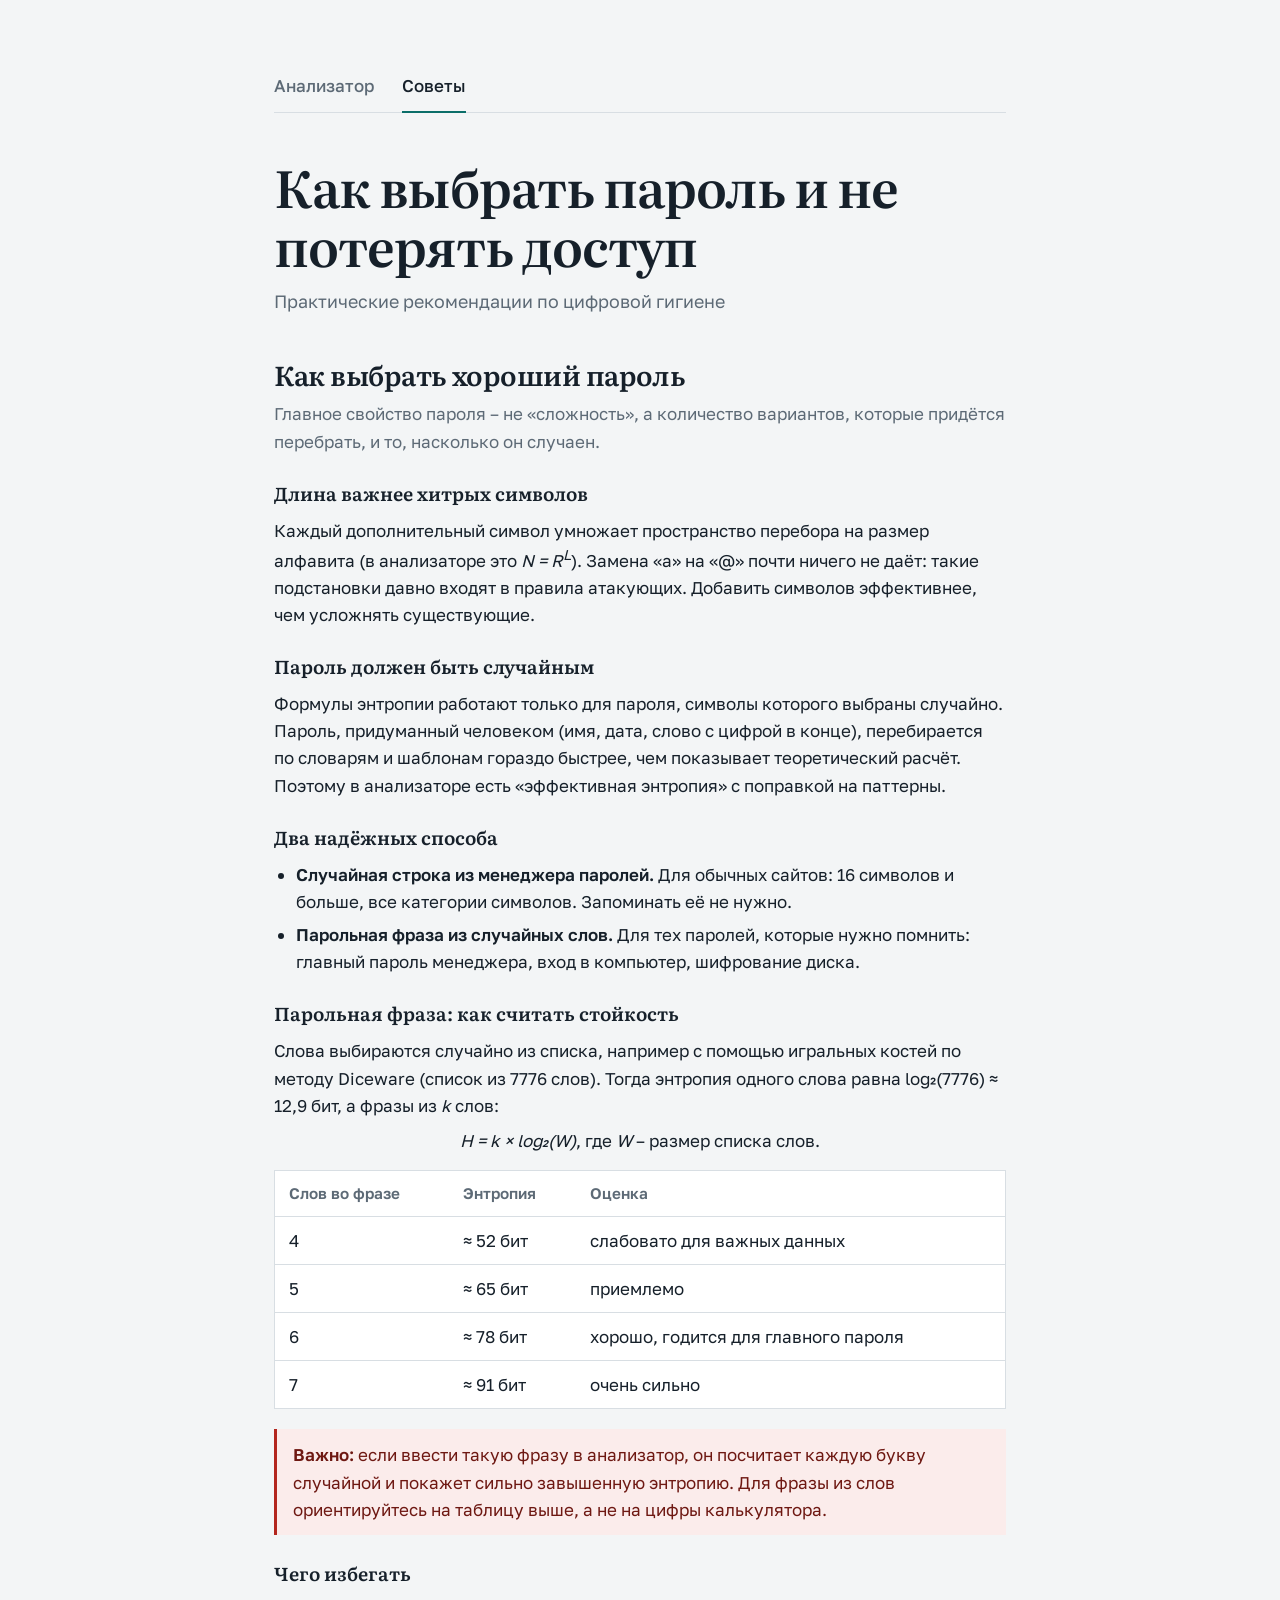
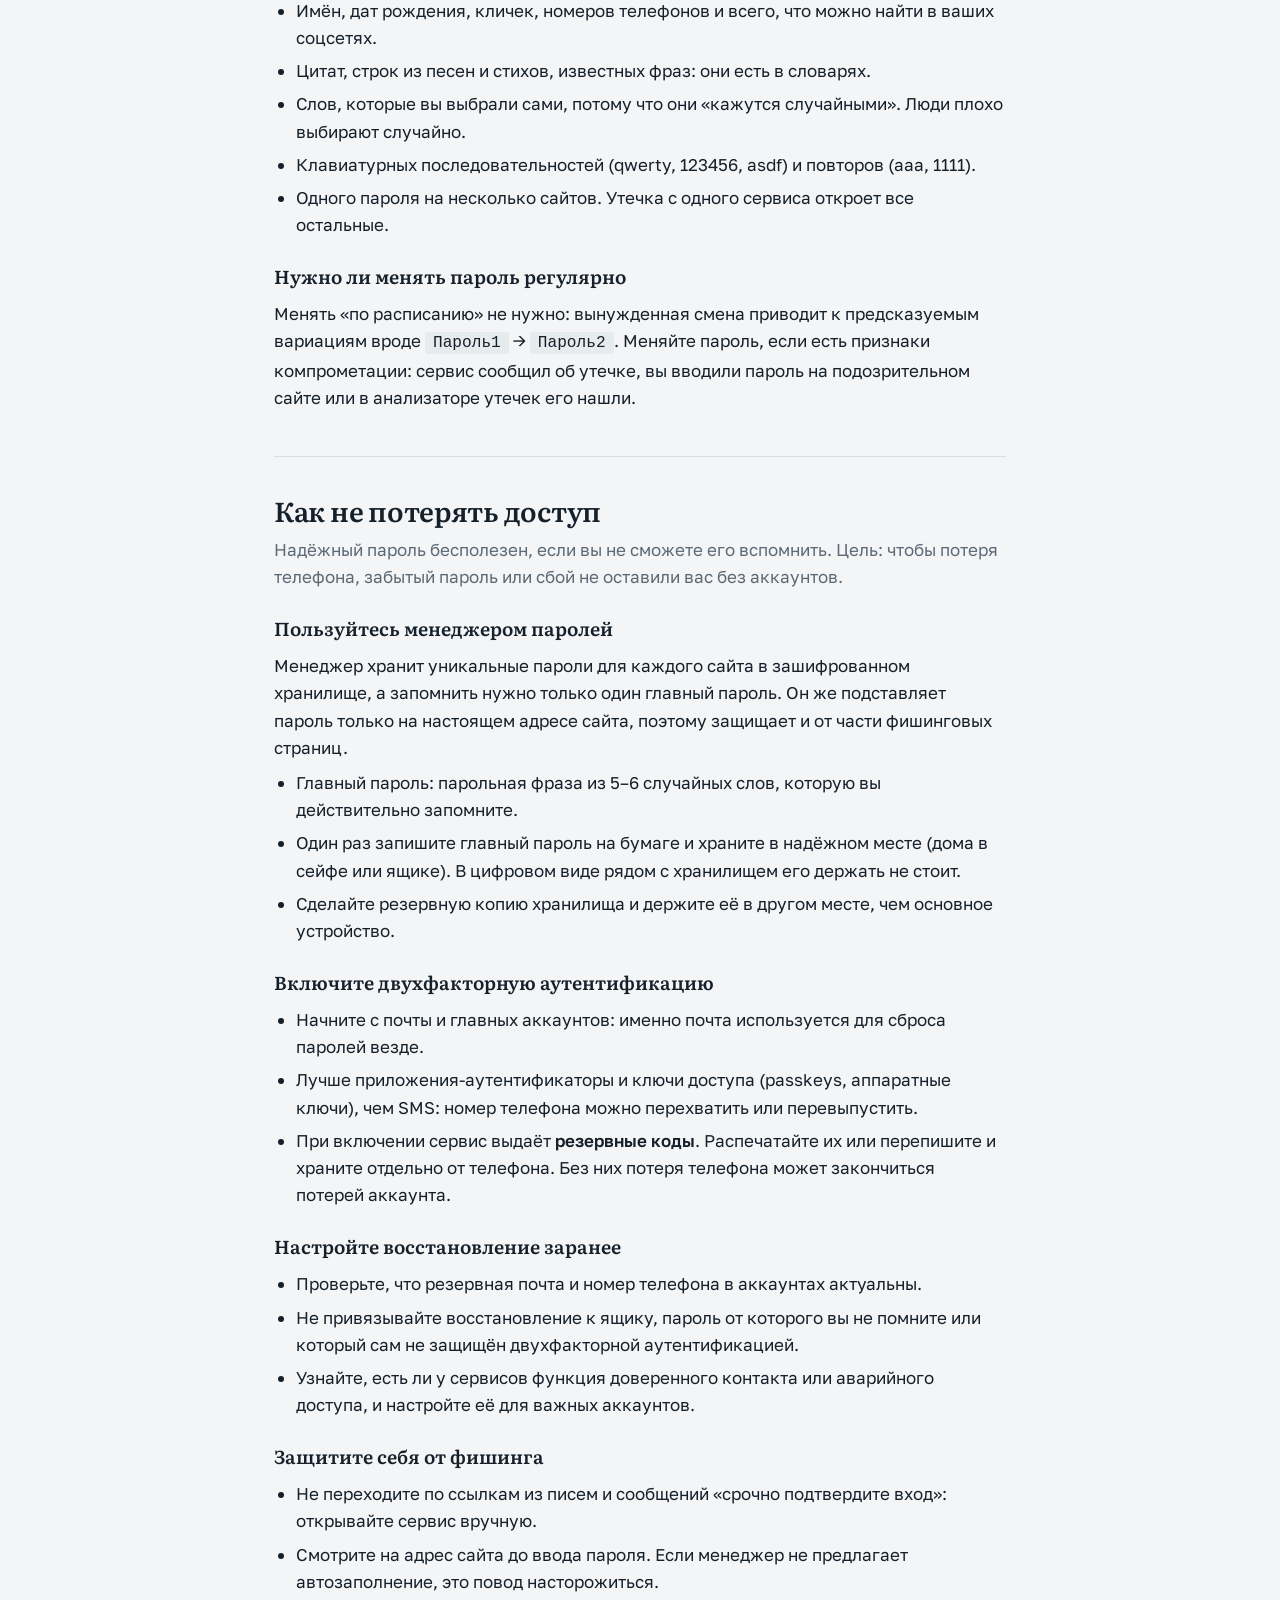
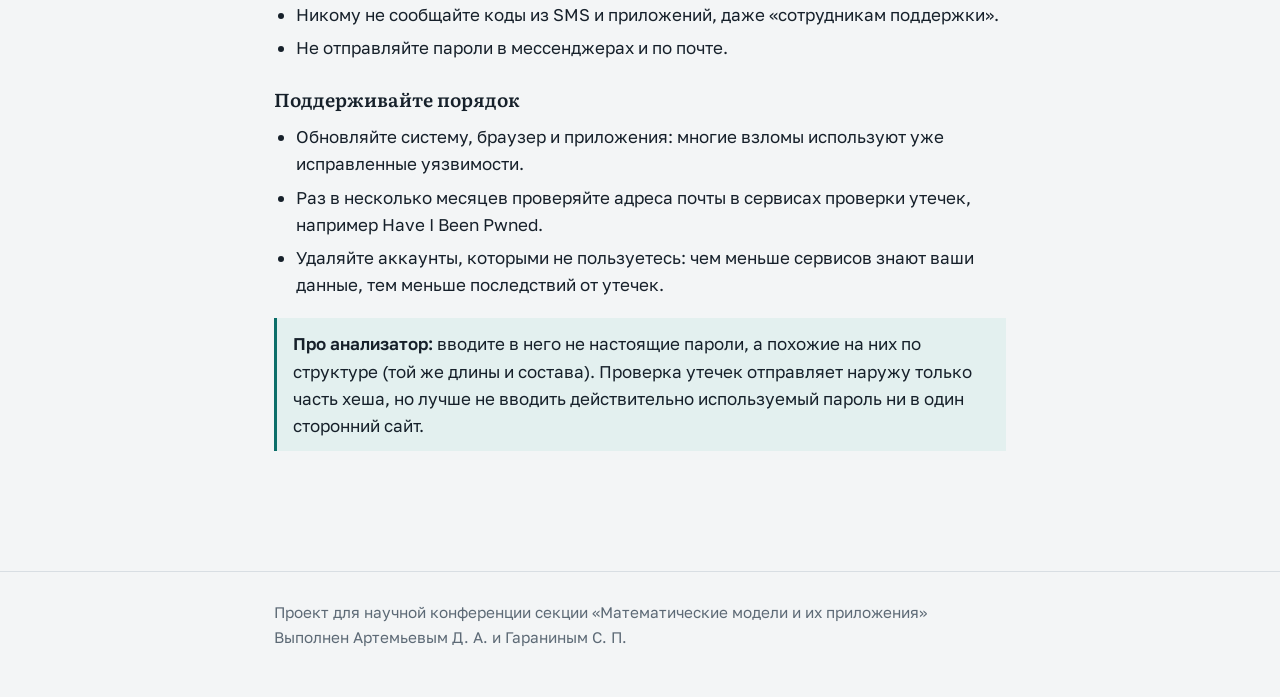
==== tips.html @ 39b734d0 "Add files via upload" ====
<!DOCTYPE html>
<html lang="ru">
<head>
    <meta charset="UTF-8">
    <meta name="viewport" content="width=device-width, initial-scale=1.0">
    <title>Советы по паролям и цифровой гигиене</title>
    <link rel="preconnect" href="https://fonts.googleapis.com">
    <link rel="preconnect" href="https://fonts.gstatic.com" crossorigin>
    <link href="https://fonts.googleapis.com/css2?family=Golos+Text:wght@400;500;600&family=Literata:ital,opsz,wght@0,7..72,400..700;1,7..72,400..600&display=swap" rel="stylesheet">
    <link rel="stylesheet" href="style.css">
</head>
<body>
    <div class="header">
        <div class="container">
            <nav class="nav" aria-label="Разделы сайта">
                <a href="index.html">Анализатор</a>
                <a href="tips.html" aria-current="page">Советы</a>
            </nav>
            <h1>Как выбрать пароль и не потерять доступ</h1>
            <p class="subtitle">Практические рекомендации по цифровой гигиене</p>
        </div>
    </div>

    <div class="container main-content article">

        <section>
            <h2>Как выбрать хороший пароль</h2>
            <p class="lead">Главное свойство пароля – не «сложность», а количество вариантов, которые придётся перебрать, и то, насколько он случаен.</p>

            <h3>Длина важнее хитрых символов</h3>
            <p>Каждый дополнительный символ умножает пространство перебора на размер алфавита (в анализаторе это <i>N = R<sup>L</sup></i>). Замена «а» на «@» почти ничего не даёт: такие подстановки давно входят в правила атакующих. Добавить символов эффективнее, чем усложнять существующие.</p>

            <h3>Пароль должен быть случайным</h3>
            <p>Формулы энтропии работают только для пароля, символы которого выбраны случайно. Пароль, придуманный человеком (имя, дата, слово с цифрой в конце), перебирается по словарям и шаблонам гораздо быстрее, чем показывает теоретический расчёт. Поэтому в анализаторе есть «эффективная энтропия» с поправкой на паттерны.</p>

            <h3>Два надёжных способа</h3>
            <ul>
                <li><strong>Случайная строка из менеджера паролей.</strong> Для обычных сайтов: 16 символов и больше, все категории символов. Запоминать её не нужно.</li>
                <li><strong>Парольная фраза из случайных слов.</strong> Для тех паролей, которые нужно помнить: главный пароль менеджера, вход в компьютер, шифрование диска.</li>
            </ul>

            <h3>Парольная фраза: как считать стойкость</h3>
            <p>Слова выбираются случайно из списка, например с помощью игральных костей по методу Diceware (список из 7776 слов). Тогда энтропия одного слова равна log₂(7776) ≈ 12,9 бит, а фразы из <i>k</i> слов:</p>
            <p style="text-align:center"><i>H = k × log₂(W)</i>, где <i>W</i> – размер списка слов.</p>
            <table>
                <thead>
                    <tr><th>Слов во фразе</th><th>Энтропия</th><th>Оценка</th></tr>
                </thead>
                <tbody>
                    <tr><td>4</td><td>≈ 52 бит</td><td>слабовато для важных данных</td></tr>
                    <tr><td>5</td><td>≈ 65 бит</td><td>приемлемо</td></tr>
                    <tr><td>6</td><td>≈ 78 бит</td><td>хорошо, годится для главного пароля</td></tr>
                    <tr><td>7</td><td>≈ 91 бит</td><td>очень сильно</td></tr>
                </tbody>
            </table>
            <p class="aside warn"><strong>Важно:</strong> если ввести такую фразу в анализатор, он посчитает каждую букву случайной и покажет сильно завышенную энтропию. Для фразы из слов ориентируйтесь на таблицу выше, а не на цифры калькулятора.</p>

            <h3>Чего избегать</h3>
            <ul>
                <li>Имён, дат рождения, кличек, номеров телефонов и всего, что можно найти в ваших соцсетях.</li>
                <li>Цитат, строк из песен и стихов, известных фраз: они есть в словарях.</li>
                <li>Слов, которые вы выбрали сами, потому что они «кажутся случайными». Люди плохо выбирают случайно.</li>
                <li>Клавиатурных последовательностей (qwerty, 123456, asdf) и повторов (aaa, 1111).</li>
                <li>Одного пароля на несколько сайтов. Утечка с одного сервиса откроет все остальные.</li>
            </ul>

            <h3>Нужно ли менять пароль регулярно</h3>
            <p>Менять «по расписанию» не нужно: вынужденная смена приводит к предсказуемым вариациям вроде <span class="example">Пароль1</span> → <span class="example">Пароль2</span>. Меняйте пароль, если есть признаки компрометации: сервис сообщил об утечке, вы вводили пароль на подозрительном сайте или в анализаторе утечек его нашли.</p>
        </section>

        <section>
            <h2>Как не потерять доступ</h2>
            <p class="lead">Надёжный пароль бесполезен, если вы не сможете его вспомнить. Цель: чтобы потеря телефона, забытый пароль или сбой не оставили вас без аккаунтов.</p>

            <h3>Пользуйтесь менеджером паролей</h3>
            <p>Менеджер хранит уникальные пароли для каждого сайта в зашифрованном хранилище, а запомнить нужно только один главный пароль. Он же подставляет пароль только на настоящем адресе сайта, поэтому защищает и от части фишинговых страниц.</p>
            <ul>
                <li>Главный пароль: парольная фраза из 5–6 случайных слов, которую вы действительно запомните.</li>
                <li>Один раз запишите главный пароль на бумаге и храните в надёжном месте (дома в сейфе или ящике). В цифровом виде рядом с хранилищем его держать не стоит.</li>
                <li>Сделайте резервную копию хранилища и держите её в другом месте, чем основное устройство.</li>
            </ul>

            <h3>Включите двухфакторную аутентификацию</h3>
            <ul>
                <li>Начните с почты и главных аккаунтов: именно почта используется для сброса паролей везде.</li>
                <li>Лучше приложения-аутентификаторы и ключи доступа (passkeys, аппаратные ключи), чем SMS: номер телефона можно перехватить или перевыпустить.</li>
                <li>При включении сервис выдаёт <strong>резервные коды</strong>. Распечатайте их или перепишите и храните отдельно от телефона. Без них потеря телефона может закончиться потерей аккаунта.</li>
            </ul>

            <h3>Настройте восстановление заранее</h3>
            <ul>
                <li>Проверьте, что резервная почта и номер телефона в аккаунтах актуальны.</li>
                <li>Не привязывайте восстановление к ящику, пароль от которого вы не помните или который сам не защищён двухфакторной аутентификацией.</li>
                <li>Узнайте, есть ли у сервисов функция доверенного контакта или аварийного доступа, и настройте её для важных аккаунтов.</li>
            </ul>

            <h3>Защитите себя от фишинга</h3>
            <ul>
                <li>Не переходите по ссылкам из писем и сообщений «срочно подтвердите вход»: открывайте сервис вручную.</li>
                <li>Смотрите на адрес сайта до ввода пароля. Если менеджер не предлагает автозаполнение, это повод насторожиться.</li>
                <li>Никому не сообщайте коды из SMS и приложений, даже «сотрудникам поддержки».</li>
                <li>Не отправляйте пароли в мессенджерах и по почте.</li>
            </ul>

            <h3>Поддерживайте порядок</h3>
            <ul>
                <li>Обновляйте систему, браузер и приложения: многие взломы используют уже исправленные уязвимости.</li>
                <li>Раз в несколько месяцев проверяйте адреса почты в сервисах проверки утечек, например Have I Been Pwned.</li>
                <li>Удаляйте аккаунты, которыми не пользуетесь: чем меньше сервисов знают ваши данные, тем меньше последствий от утечек.</li>
            </ul>

            <p class="aside"><strong>Про анализатор:</strong> вводите в него не настоящие пароли, а похожие на них по структуре (той же длины и состава). Проверка утечек отправляет наружу только часть хеша, но лучше не вводить действительно используемый пароль ни в один сторонний сайт.</p>
        </section>

    </div>

    <div class="footer">
        <div class="container">
            <p>Проект для научной конференции секции «Математические модели и их приложения»</p>
            <p>Выполнен Артемьевым Д. А. и Гараниным С. П.</p>
        </div>
    </div>
</body>
</html>
---- style.css ----
:root {
    --bg: #f3f5f6;
    --panel: #ffffff;
    --ink: #16202a;
    --muted: #5d6a76;
    --line: #d8dee3;
    --accent: #0b6e69;
    --accent-soft: #e3f0ef;
    --bad: #b3261e;
    --bad-soft: #fbeceb;
    --serif: 'Literata', Georgia, 'Times New Roman', serif;
    --sans: 'Golos Text', system-ui, -apple-system, 'Segoe UI', sans-serif;
}

* {
    margin: 0;
    padding: 0;
    box-sizing: border-box;
}

html {
    font-size: 17px;
}

body {
    font-family: var(--sans);
    background: var(--bg);
    color: var(--ink);
    line-height: 1.6;
    min-height: 100vh;
}

.container {
    max-width: 780px;
    margin: 0 auto;
    padding: 0 24px;
}

/* ---------- Шапка ---------- */
.header {
    padding: 72px 0 40px;
}

.header h1 {
    font-family: var(--serif);
    font-size: clamp(2rem, 5.5vw, 3rem);
    font-weight: 600;
    line-height: 1.15;
    letter-spacing: -0.02em;
    margin-bottom: 14px;
}

.subtitle {
    color: var(--muted);
    font-size: 1.05rem;
}

.main-content {
    padding-bottom: 40px;
}

/* ---------- Базовые блоки ---------- */
.card {
    margin-bottom: 40px;
}

.card h2 {
    font-family: var(--serif);
    font-size: 1.5rem;
    font-weight: 600;
    line-height: 1.3;
    letter-spacing: -0.01em;
    margin-bottom: 16px;
}

.card h3 {
    font-family: var(--serif);
    font-size: 1.15rem;
    font-weight: 600;
    line-height: 1.35;
    margin-bottom: 10px;
}

/* ---------- Ввод пароля ---------- */
#passwordInput {
    width: 100%;
    font-family: ui-monospace, 'SFMono-Regular', Consolas, 'Liberation Mono', monospace;
    font-size: 1.5rem;
    color: var(--ink);
    background: var(--panel);
    border: 1px solid var(--line);
    border-bottom: 2px solid var(--ink);
    border-radius: 4px 4px 0 0;
    padding: 16px 18px;
    transition: border-color 0.15s ease, box-shadow 0.15s ease;
}

#passwordInput::placeholder {
    color: #9aa5ae;
}

#passwordInput:focus {
    outline: none;
    border-bottom-color: var(--accent);
    box-shadow: 0 0 0 3px var(--accent-soft);
}

/* ---------- Параметры атаки ---------- */
.setting-desc {
    color: var(--muted);
    margin-bottom: 14px;
}

.attack-options {
    display: grid;
    grid-template-columns: repeat(3, 1fr);
    border: 1px solid var(--line);
    border-radius: 6px;
    background: var(--panel);
    overflow: hidden;
}

.attack-option {
    display: block;
}

.attack-option + .attack-option {
    border-left: 1px solid var(--line);
}

.attack-option input {
    position: absolute;
    opacity: 0;
    pointer-events: none;
}

.option-card {
    display: flex;
    flex-direction: column;
    gap: 2px;
    height: 100%;
    padding: 14px 16px;
    cursor: pointer;
    transition: background 0.15s ease, color 0.15s ease;
}

.option-card:hover {
    background: var(--accent-soft);
}

.attack-option input:checked + .option-card {
    background: var(--ink);
    color: #fff;
}

.attack-option input:focus-visible + .option-card {
    outline: 2px solid var(--accent);
    outline-offset: -4px;
}

.option-name {
    font-weight: 600;
}

.option-value {
    font-size: 0.85rem;
    opacity: 0.75;
}

/* ---------- Метрики ---------- */
.results-grid {
    display: grid;
    grid-template-columns: 1fr 1fr;
    background: var(--panel);
    border: 1px solid var(--line);
    border-radius: 6px;
    margin-bottom: 40px;
}

.results-grid .card {
    margin: 0;
    padding: 22px 24px;
    border-bottom: 1px solid var(--line);
}

.results-grid .card:nth-child(odd):not(:last-child) {
    border-right: 1px solid var(--line);
}

.results-grid .card:last-child {
    grid-column: 1 / -1;
    border-bottom: none;
}

.metric-card h3 {
    font-family: var(--sans);
    font-size: 0.9rem;
    font-weight: 500;
    color: var(--muted);
    margin-bottom: 6px;
}

.metric-value {
    font-family: var(--serif);
    font-size: 1.7rem;
    font-weight: 600;
    line-height: 1.25;
    letter-spacing: -0.01em;
    word-break: break-word;
}

#breachStatus {
    font-family: var(--sans);
    font-size: 1.05rem;
    font-weight: 600;
    transition: color 0.3s ease;
}

.metric-desc {
    color: var(--muted);
    font-size: 0.85rem;
    margin-top: 4px;
}

/* ---------- График ---------- */
.chart-explanation {
    color: var(--muted);
    font-size: 0.95rem;
    margin-bottom: 18px;
}

.chart-explanation p + p {
    margin-top: 2px;
}

.chart-explanation strong {
    color: var(--ink);
    font-weight: 600;
}

.highlight {
    margin-top: 14px !important;
    padding: 8px 14px;
    border-left: 3px solid var(--accent);
    background: var(--accent-soft);
    color: var(--ink);
}

.chart-container {
    height: 300px;
    background: var(--panel);
    border: 1px solid var(--line);
    border-radius: 6px;
    padding: 16px;
}

/* ---------- Рекомендации ---------- */
#recommendations {
    list-style: none;
    border-top: 1px solid var(--line);
}

#recommendations li {
    padding: 12px 0;
    border-bottom: 1px solid var(--line);
}

/* ---------- Математический разбор ---------- */
.explanation-card {
    margin-top: 56px;
    margin-bottom: 0;
}

.explanation-card > h2 {
    font-size: 1.8rem;
    margin-bottom: 20px;
}

.explanation-intro {
    color: var(--muted);
    margin-bottom: 8px;
}

.explanation-intro code {
    font-family: ui-monospace, 'SFMono-Regular', Consolas, 'Liberation Mono', monospace;
    font-size: 0.95rem;
    color: var(--ink);
    background: #e6ebee;
    padding: 2px 8px;
    border-radius: 3px;
    word-break: break-all;
}

.explanation-block {
    padding: 32px 0;
    border-top: 1px solid var(--line);
}

.explanation-block:last-child {
    padding-bottom: 8px;
}

.explanation-block h3 {
    font-size: 1.25rem;
    margin-bottom: 14px;
}

.formula-box {
    font-family: var(--serif);
    font-style: italic;
    font-size: 1.5rem;
    text-align: center;
    padding: 18px 20px;
    margin: 0 0 20px;
    background: var(--panel);
    border: 1px solid var(--line);
    border-radius: 6px;
}

.formula-box strong {
    font-weight: 500;
}

.explanation-content p {
    margin: 10px 0;
}

.explanation-content ul {
    margin: 10px 0 10px 1.3rem;
}

.explanation-content li {
    margin: 6px 0;
}

.explanation-content ul ul {
    margin-top: 6px;
}

#expCategories,
#expPatterns {
    list-style: none;
    margin-left: 0.4rem;
}

.explanation-content strong {
    font-weight: 600;
}

.note {
    color: var(--muted);
    font-size: 0.95rem;
    padding-left: 14px;
    border-left: 3px solid var(--line);
    margin-top: 16px !important;
}

.warning-box {
    background: var(--bad-soft);
    border-left: 3px solid var(--bad);
    color: #6e1812;
    padding: 12px 16px;
    margin-top: 16px;
}

.hidden {
    display: none;
}

/* ---------- Подвал ---------- */
.footer {
    margin-top: 40px;
    padding: 28px 0 48px;
    border-top: 1px solid var(--line);
    color: var(--muted);
    font-size: 0.9rem;
}

/* ---------- Мобильные ---------- */
@media (max-width: 640px) {
    html {
        font-size: 16px;
    }

    .header {
        padding: 48px 0 28px;
    }

    .attack-options {
        grid-template-columns: 1fr;
    }

    .attack-option + .attack-option {
        border-left: none;
        border-top: 1px solid var(--line);
    }

    .results-grid {
        grid-template-columns: 1fr;
    }

    .results-grid .card:nth-child(odd):not(:last-child) {
        border-right: none;
    }

    #passwordInput {
        font-size: 1.2rem;
    }

    .formula-box {
        font-size: 1.2rem;
    }

    .chart-container {
        height: 260px;
        padding: 10px;
    }
}

/* ---------- Навигация между страницами ---------- */
.nav {
    display: flex;
    gap: 28px;
    margin-bottom: 44px;
    border-bottom: 1px solid var(--line);
}

.nav a {
    padding: 0 0 12px;
    margin-bottom: -1px;
    color: var(--muted);
    text-decoration: none;
    font-weight: 500;
    border-bottom: 2px solid transparent;
}

.nav a:hover {
    color: var(--ink);
}

.nav a[aria-current="page"] {
    color: var(--ink);
    border-bottom-color: var(--accent);
}

.nav a:focus-visible {
    outline: 2px solid var(--accent);
    outline-offset: 4px;
}

/* ---------- Страница советов ---------- */
.article section {
    padding: 36px 0;
    border-top: 1px solid var(--line);
}

.article section:first-child {
    border-top: none;
    padding-top: 0;
}

.article h2 {
    font-family: var(--serif);
    font-size: 1.6rem;
    font-weight: 600;
    line-height: 1.3;
    letter-spacing: -0.01em;
    margin-bottom: 8px;
}

.article .lead {
    color: var(--muted);
    margin-bottom: 24px;
}

.article h3 {
    font-family: var(--serif);
    font-size: 1.1rem;
    font-weight: 600;
    margin: 24px 0 6px;
}

.article p {
    margin: 8px 0;
}

.article ul {
    margin: 8px 0 8px 1.3rem;
}

.article li {
    margin: 6px 0;
}

.article strong {
    font-weight: 600;
}

.article table {
    width: 100%;
    border-collapse: collapse;
    margin: 16px 0;
    background: var(--panel);
    border: 1px solid var(--line);
}

.article th,
.article td {
    padding: 10px 14px;
    text-align: left;
    border-bottom: 1px solid var(--line);
}

.article th {
    font-weight: 600;
    color: var(--muted);
    font-size: 0.9rem;
}

.article tr:last-child td {
    border-bottom: none;
}

.article .aside {
    margin: 20px 0 4px;
    padding: 12px 16px;
    border-left: 3px solid var(--accent);
    background: var(--accent-soft);
}

.article .aside.warn {
    border-left-color: var(--bad);
    background: var(--bad-soft);
    color: #6e1812;
}

.article .example {
    font-family: ui-monospace, 'SFMono-Regular', Consolas, 'Liberation Mono', monospace;
    font-size: 0.95rem;
    background: #e6ebee;
    padding: 2px 8px;
    border-radius: 3px;
}
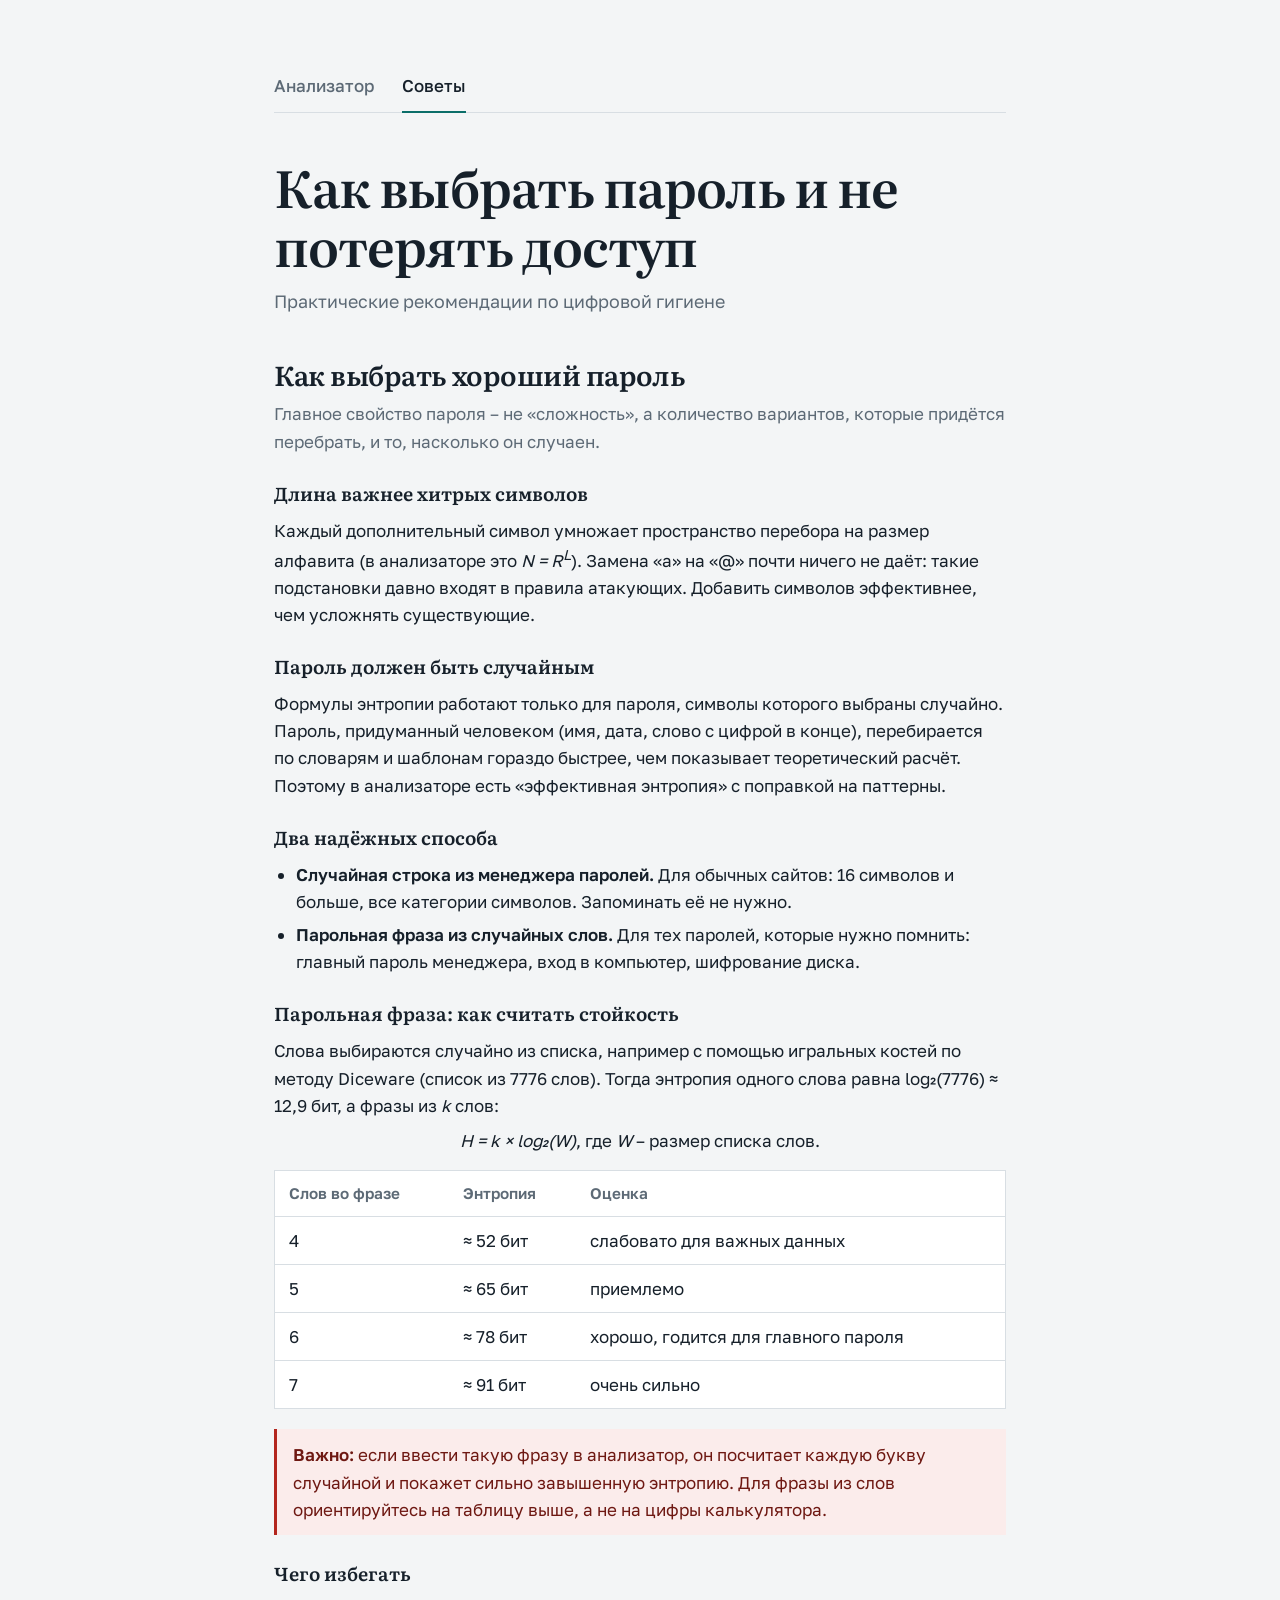
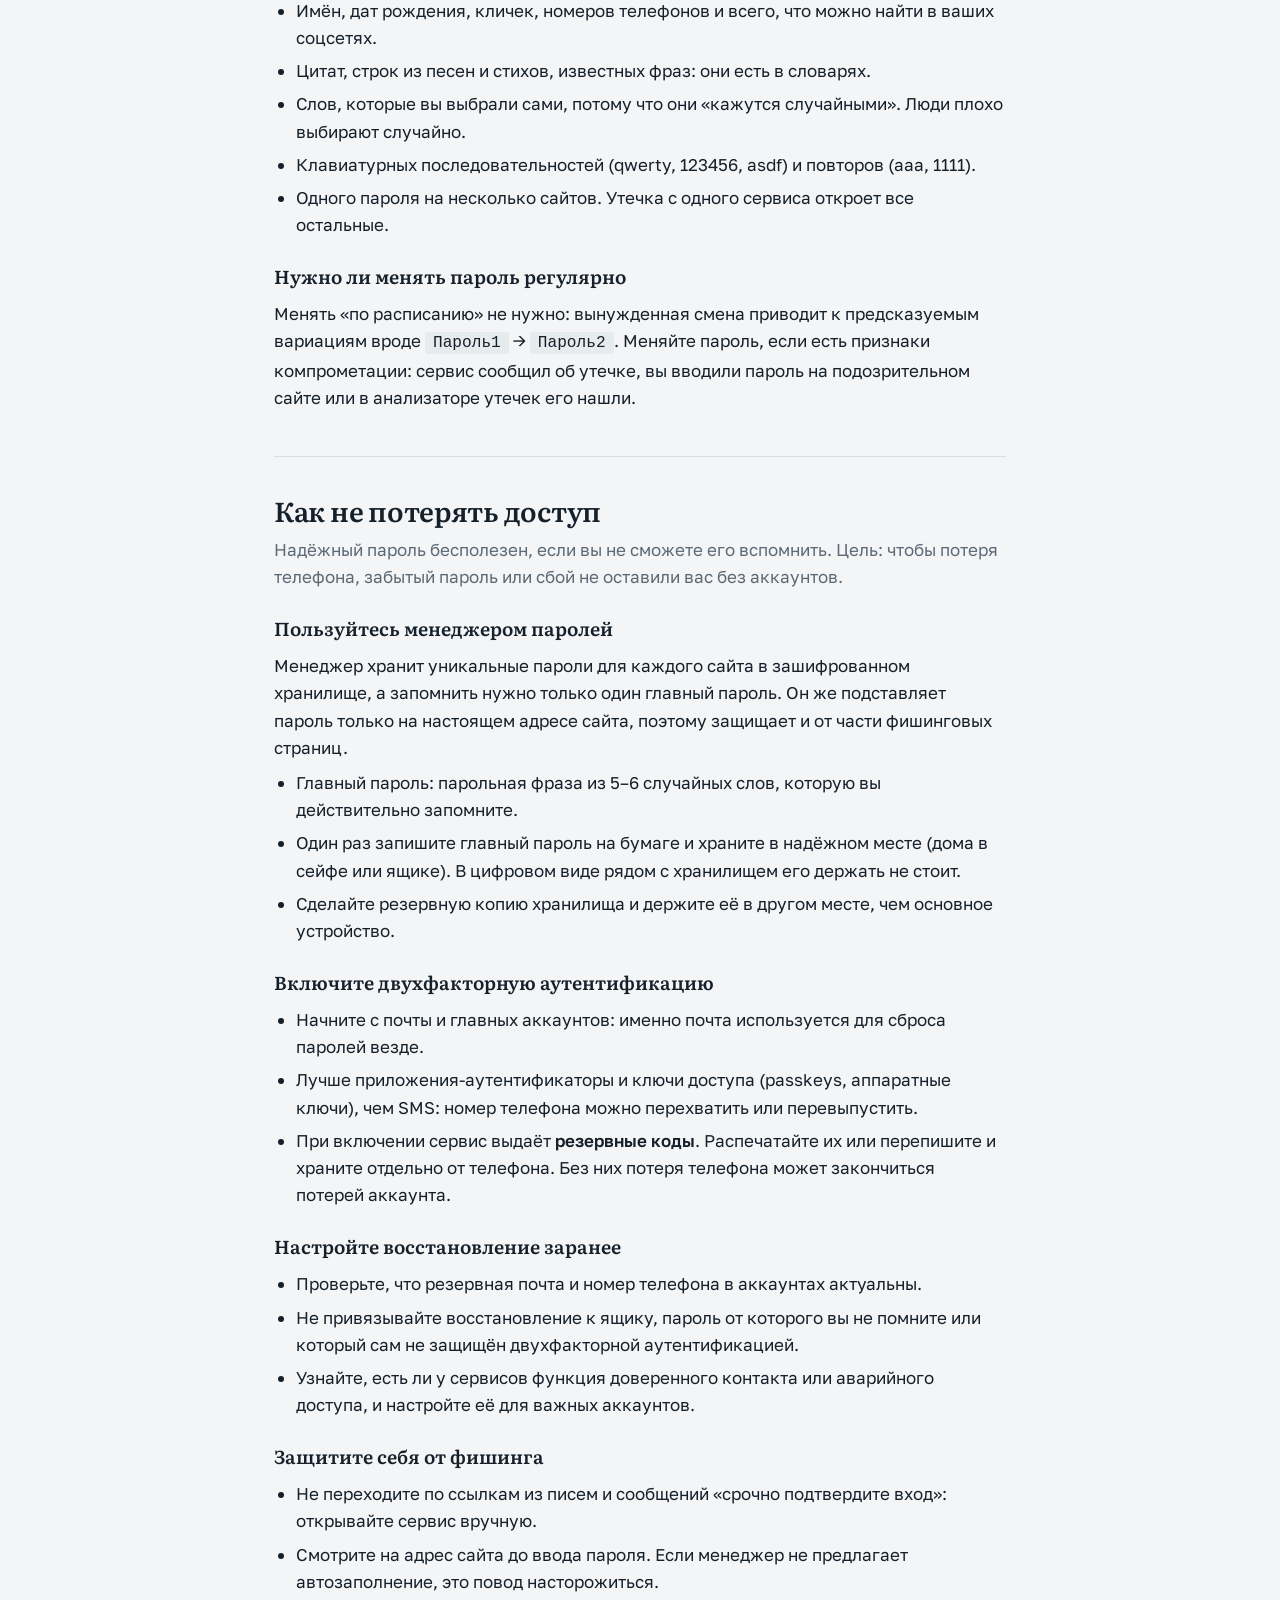
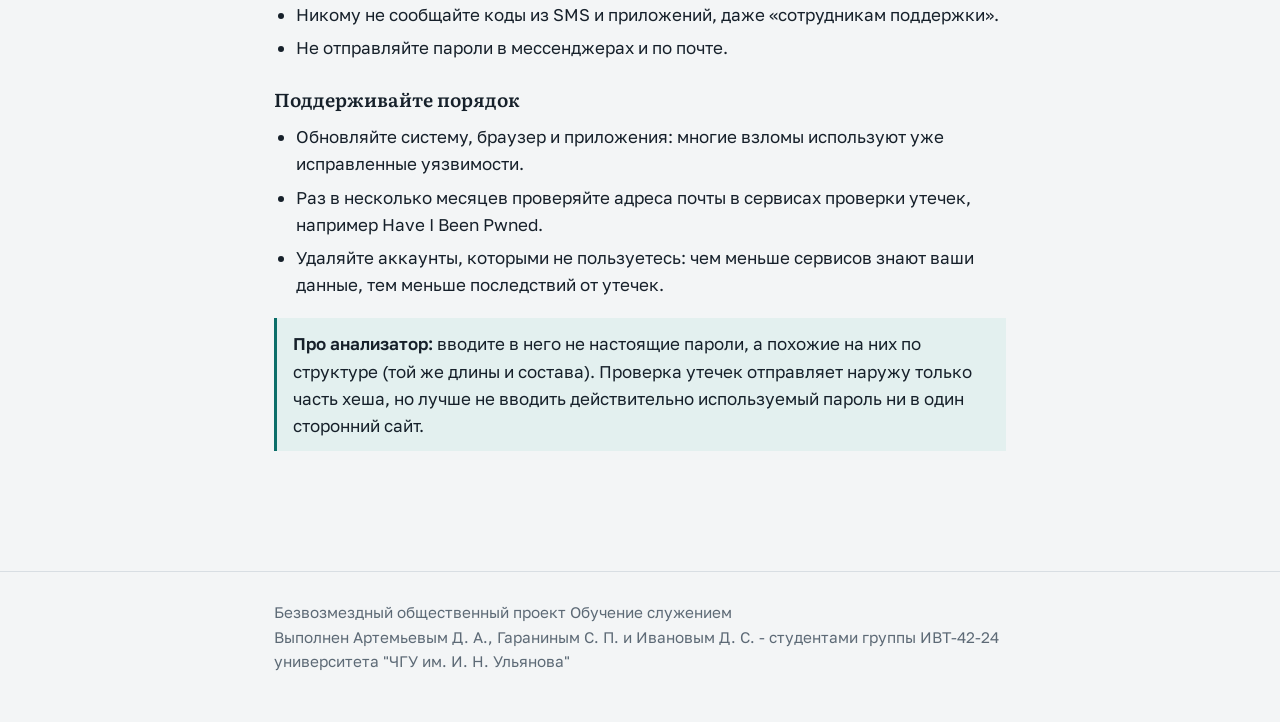
==== commit 5bc77e2f: "Update tips.html" ====
--- a/tips.html
+++ b/tips.html
@@ -116,8 +116,8 @@
 
     <div class="footer">
         <div class="container">
-            <p>Проект для научной конференции секции «Математические модели и их приложения»</p>
-            <p>Выполнен Артемьевым Д. А. и Гараниным С. П.</p>
+            <p>Безвозмездный общественный проект Обучение служением</p>
+            <p>Выполнен Артемьевым Д. А., Гараниным С. П. и Ивановым Д. С. - студентами группы ИВТ-42-24 университета "ЧГУ им. И. Н. Ульянова"</p>
         </div>
     </div>
 </body>
